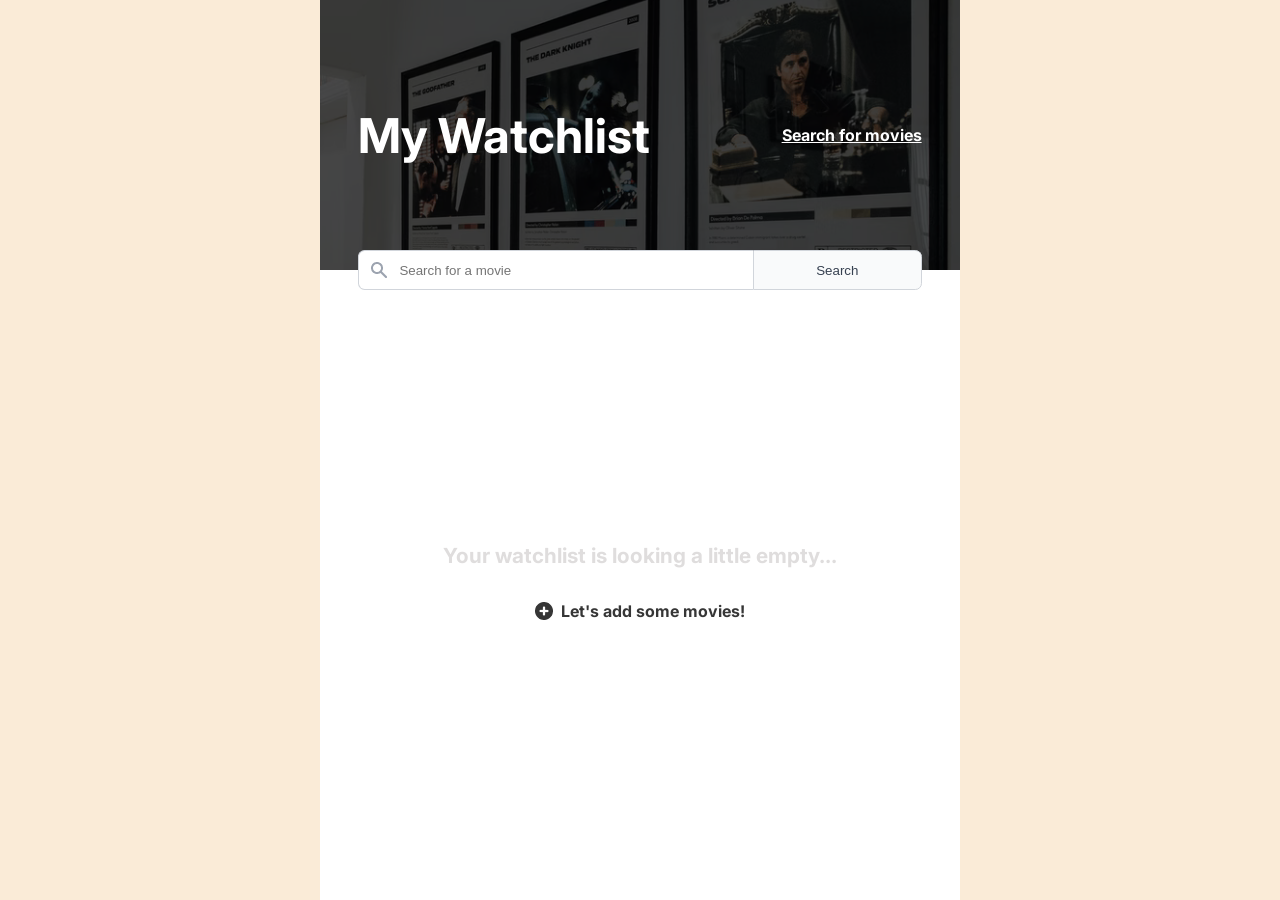
==== watchlist.html @ afb926fe "Add Watchlist" ====
<!DOCTYPE html>
<html>
    <head>
        <link rel="stylesheet" href="index.css">
        <meta charset="UTF-8">
        <meta name="viewport" content="width=device-width, initial-scale=1.0">
        <link rel="preconnect" href="https://fonts.googleapis.com">
        <link rel="preconnect" href="https://fonts.gstatic.com" crossorigin>
        <link href="https://fonts.googleapis.com/css2?family=Inter:ital,opsz,wght@0,14..32,100..900;1,14..32,100..900&display=swap" rel="stylesheet">
    </head>
    <body>
        <header class="flex container center">
            <h1>My Watchlist</h1>
            <a href="index.html">Search for movies</a>
        </header>

        <form class="flex container">
            <input type="search" placeholder="Search for a movie">
            <button type="submit">Search</button>
        </form>

        <main class="flex container center">
            <h2>Your watchlist is looking a little empty...</h2>
            <div>
                <img src="./images/add-icon.png">
                <h3>Let's add some movies!</h3>
            </div>
        </main>

        <script src="index.js"></script>
    </body>
</html>
---- index.css ----
body {
    margin: 0;
    font-family: "Inter", sans-serif ;
    background-color: antiquewhite;
}

h1 {
    font-size: 3rem;
    margin-left: 6%;
}

h2 {
    font-size: 1.3rem;
    text-align: center;
    color: #DFDDDD;
    margin-top: .5em;
}

h3 {
    color: #363636;
    font-size: 1rem;
}

a {
    font-size: 1rem;
    font-weight: 700;
    margin-right: 6%;
    color: white;
}

a:hover {
    text-decoration: underline;
    cursor: pointer;
}

header {
    height: 30vh;
    background-image:  linear-gradient(rgba(0, 0, 0, 0.7), rgba(0, 0, 0, 0.7)), url(./images/header.png);
    background-size: cover;
    background-position: 0 -200px;
    color: white;
    justify-content: space-between;
}

form {
    position: relative;
    z-index: 10;
    transform: translateY(-20px);
}

input {
    margin-left: 6%;
    width: 70%;
    height: 3em;
    border: #D1D5DB 1px solid;
    border-right: none;
    border-radius: .5em 0 0 .5em;
    background-image: url(./images/search-icon.png);
    background-repeat: no-repeat;
    background-position: left .75em center;
    background-size: 1.5em;
    padding-left: 3em;
    color: #6B7280;
}

button {
    margin-right: 6%;
    width: 30%;
    height: 3em;
    border: #D1D5DB 1px solid;
    border-radius: 0 .5em .5em 0;
    background-color: #F9FAFB;
    color: #374151;
}

button:hover {
    cursor: pointer;
}

.container {
    max-width: 640px;
    margin-left: auto;
    margin-right: auto;
}

.center {
    align-items: center;
}

.flex {
    display: flex;
}

main {
    display: flex;
    flex-direction: column;
    background-color: white;
    min-height: 70vh;
    justify-content: center;
    margin-top: -40px;
}

img {
    object-fit: none;
}

main div {
    display: flex;
    align-items: center;
    gap: 0.5em;
}
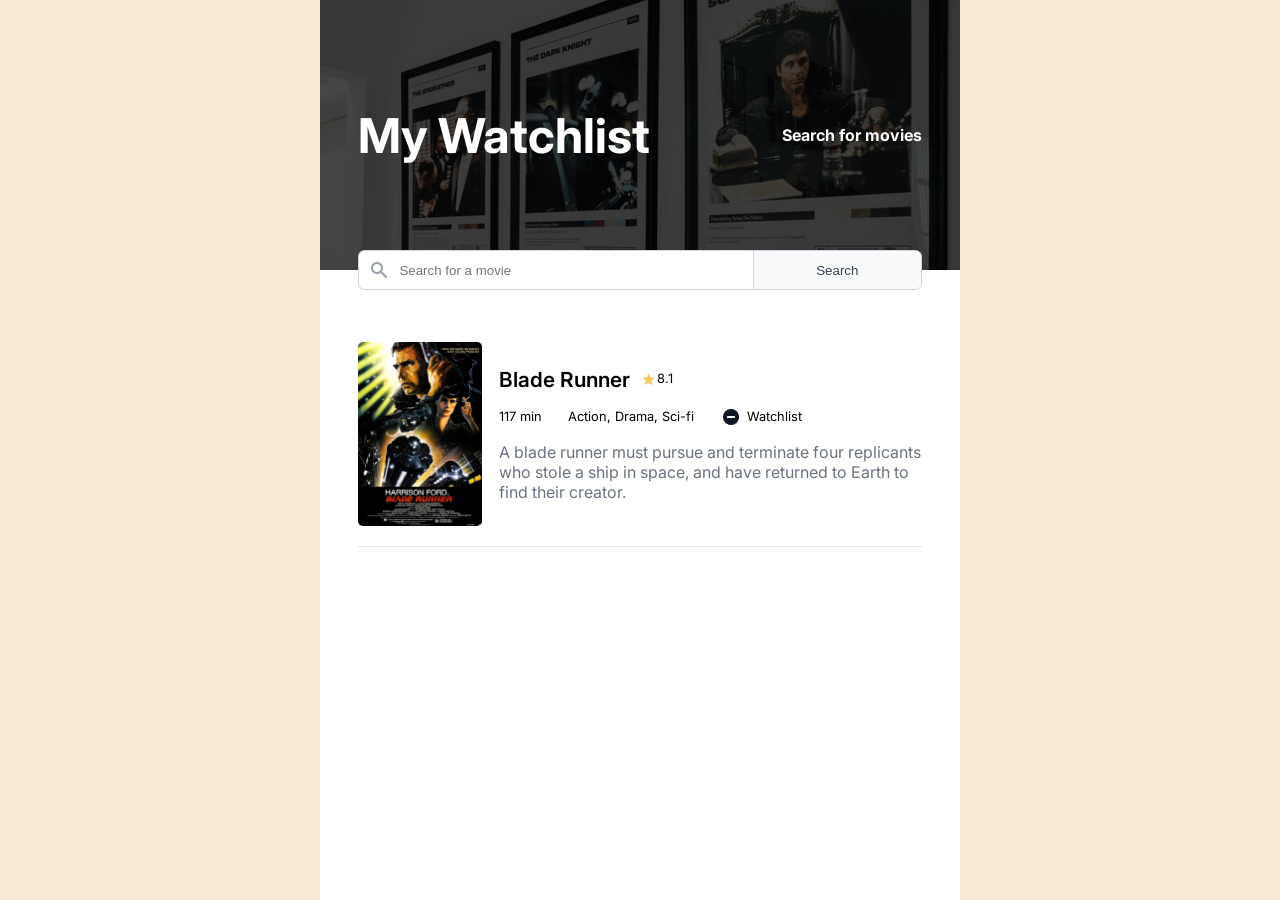
==== commit 3f822421: "JS Beginning to populate JavaScript. Fetching promise from API." ====
--- a/watchlist.html
+++ b/watchlist.html
@@ -19,11 +19,35 @@
             <button type="submit">Search</button>
         </form>
 
-        <main class="flex container center">
+        <!-- <main class="flex container center empty">
             <h2>Your watchlist is looking a little empty...</h2>
             <div>
                 <img src="./images/add-icon.png">
                 <h3>Let's add some movies!</h3>
+            </div>
+        </main> -->
+
+        <main class="container">
+            <div class=" flex film-card">
+                <img id="movie-poster" src="./images/blade-runner-ex.png">
+                <div class="flex vertical vertical-center gap">
+                    <div class="flex film-title">
+                        <h4>Blade Runner</h4>
+                        <div class="flex">
+                            <img class="contain" src="./images/star-rating.png">
+                            <p class="small-text">8.1</p>
+                        </div>
+                    </div>
+                    <div class="flex gap center">
+                        <p class="small-text">117 min</p>
+                        <p class="small-text">Action, Drama, Sci-fi</p>
+                        <div class="flex small-gap center hover">
+                            <img class="watchlist" src="./images/subtract-icon.png">
+                            <p class="small-text">Watchlist</p>
+                        </div>
+                    </div>
+                    <p class="film-desc">A blade runner must pursue and terminate four replicants who stole a ship in space, and have returned to Earth to find their creator.</p>
+                </div>
             </div>
         </main>
 
--- a/index.css
+++ b/index.css
@@ -2,6 +2,10 @@
     margin: 0;
     font-family: "Inter", sans-serif ;
     background-color: antiquewhite;
+}
+
+h1, h2, h3, h4, p, a {
+    margin: 0;
 }
 
 h1 {
@@ -21,15 +25,32 @@
     font-size: 1rem;
 }
 
+h4 {
+    font-size: 1.3rem;
+    color: #000000;
+    margin: 0;
+    font-weight: 600;
+}
+
+P {
+    font-size: 1rem;
+    color: #6B7280;
+}
+
 a {
     font-size: 1rem;
     font-weight: 700;
     margin-right: 6%;
     color: white;
+    text-decoration: none;
 }
 
 a:hover {
+    cursor: pointer;
     text-decoration: underline;
+}
+
+.hover:hover {
     cursor: pointer;
 }
 
@@ -81,6 +102,7 @@
     max-width: 640px;
     margin-left: auto;
     margin-right: auto;
+    box-sizing: border-box;
 }
 
 .center {
@@ -91,22 +113,80 @@
     display: flex;
 }
 
+.vertical {
+    flex-direction: column;
+}
+
 main {
-    display: flex;
-    flex-direction: column;
     background-color: white;
     min-height: 70vh;
+    margin-top: -40px;
+    padding-top: 40px;
+}
+
+.vertical-center {
     justify-content: center;
-    margin-top: -40px;
 }
 
 img {
     object-fit: none;
 }
 
-main div {
-    display: flex;
-    align-items: center;
-    gap: 0.5em;
+.film-card {
+    border-bottom: 1.5px solid #E5E7EB;
+    margin-left: 6%;
+    margin-right: 6%;
+    padding-bottom: 3%;
+    padding-top: 5%;
 }
 
+.film-title {
+    align-items: center;
+    gap: .6em;
+}
+
+#movie-poster {
+    width: 22%;
+    min-height: auto;
+    object-fit: contain;
+    margin-right: 3%;
+    border-radius: .3em;
+}
+
+.contain {
+    width: auto;
+    height: 1em;
+}
+
+.small-text {
+    font-size: .8rem;
+    color: #000000;
+    margin-right: 1em;
+}
+
+.rating {
+    margin-left: -.5em;
+}
+
+.gap {
+    gap: .8em;
+}
+
+.small-gap {
+    gap: .2em;
+}
+
+.film-desc {
+    display: -webkit-box;
+    -webkit-box-orient: vertical;
+    -webkit-line-clamp: 3;
+    line-clamp: 3;
+    overflow: hidden;
+}
+
+.watchlist {
+    height: 1.5em;
+    width: auto;
+}
+
+
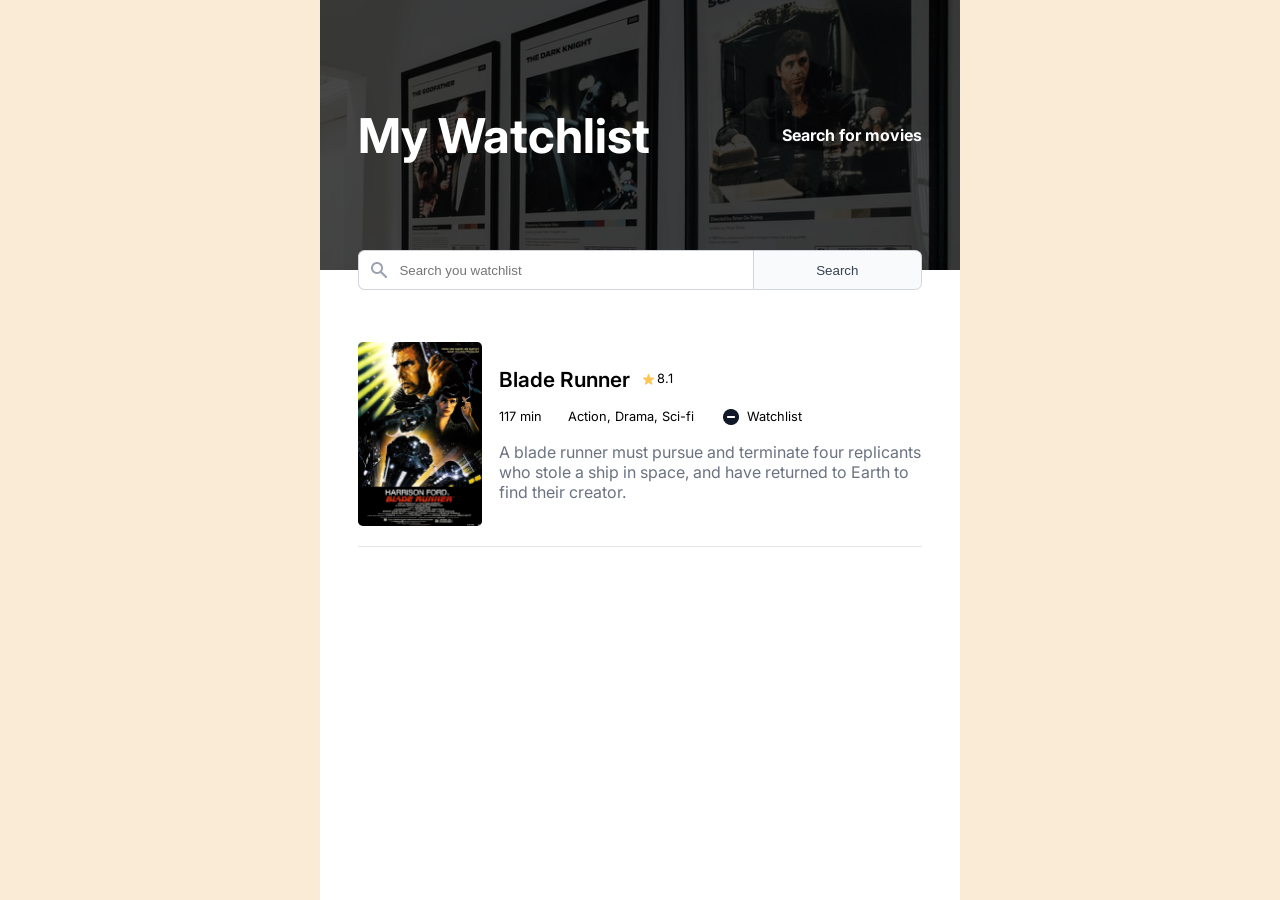
==== commit 2ca6ffec: "More edits" ====
--- a/watchlist.html
+++ b/watchlist.html
@@ -15,7 +15,7 @@
         </header>
 
         <form class="flex container">
-            <input type="search" placeholder="Search for a movie">
+            <input id="submit-watchlist-btn" type="search" placeholder="Search you watchlist">
             <button type="submit">Search</button>
         </form>
 
--- a/index.css
+++ b/index.css
@@ -189,4 +189,10 @@
     width: auto;
 }
 
+.flex.vertical.center {
+    justify-content: center; 
+    min-height: 50vh;      
+}
 
+
+
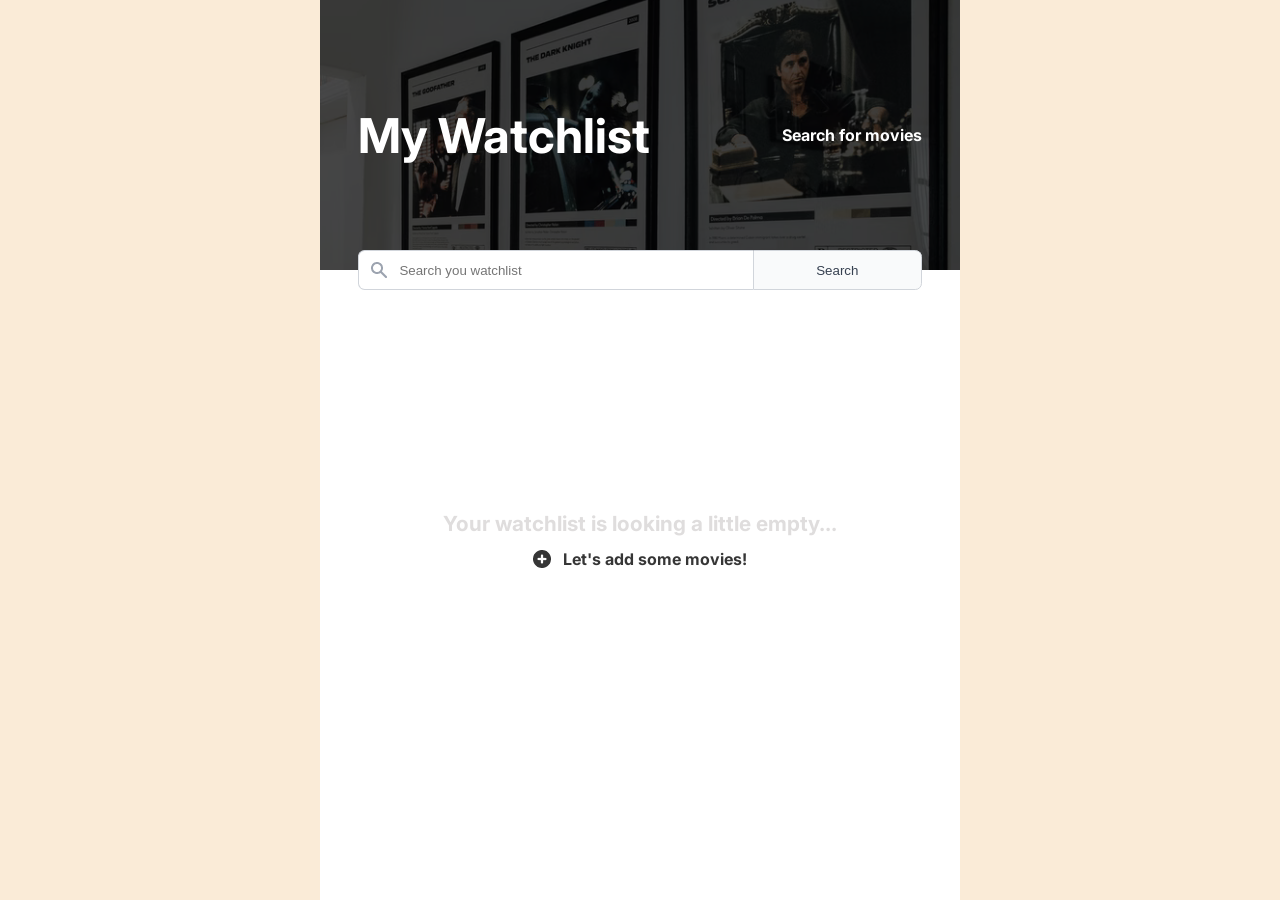
==== commit db13d56c: "More JavaScript" ====
--- a/watchlist.html
+++ b/watchlist.html
@@ -15,42 +15,13 @@
         </header>
 
         <form class="flex container">
-            <input id="submit-watchlist-btn" type="search" placeholder="Search you watchlist">
-            <button type="submit">Search</button>
+            <input type="search" placeholder="Search you watchlist">
+            <button id="submit-btn" type="submit">Search</button>
         </form>
 
-        <!-- <main class="flex container center empty">
-            <h2>Your watchlist is looking a little empty...</h2>
-            <div>
-                <img src="./images/add-icon.png">
-                <h3>Let's add some movies!</h3>
-            </div>
-        </main> -->
-
-        <main class="container">
-            <div class=" flex film-card">
-                <img id="movie-poster" src="./images/blade-runner-ex.png">
-                <div class="flex vertical vertical-center gap">
-                    <div class="flex film-title">
-                        <h4>Blade Runner</h4>
-                        <div class="flex">
-                            <img class="contain" src="./images/star-rating.png">
-                            <p class="small-text">8.1</p>
-                        </div>
-                    </div>
-                    <div class="flex gap center">
-                        <p class="small-text">117 min</p>
-                        <p class="small-text">Action, Drama, Sci-fi</p>
-                        <div class="flex small-gap center hover">
-                            <img class="watchlist" src="./images/subtract-icon.png">
-                            <p class="small-text">Watchlist</p>
-                        </div>
-                    </div>
-                    <p class="film-desc">A blade runner must pursue and terminate four replicants who stole a ship in space, and have returned to Earth to find their creator.</p>
-                </div>
-            </div>
+        <main id="film-display-area" class="container">
         </main>
 
-        <script src="index.js"></script>
+        <script src="watchlist.js"></script>
     </body>
 </html>
--- a/index.css
+++ b/index.css
@@ -145,12 +145,16 @@
     gap: .6em;
 }
 
-#movie-poster {
+.movie-poster {
     width: 22%;
     min-height: auto;
     object-fit: contain;
     margin-right: 3%;
     border-radius: .3em;
+}
+
+.border {
+    border: 1px dashed #808080;
 }
 
 .contain {
